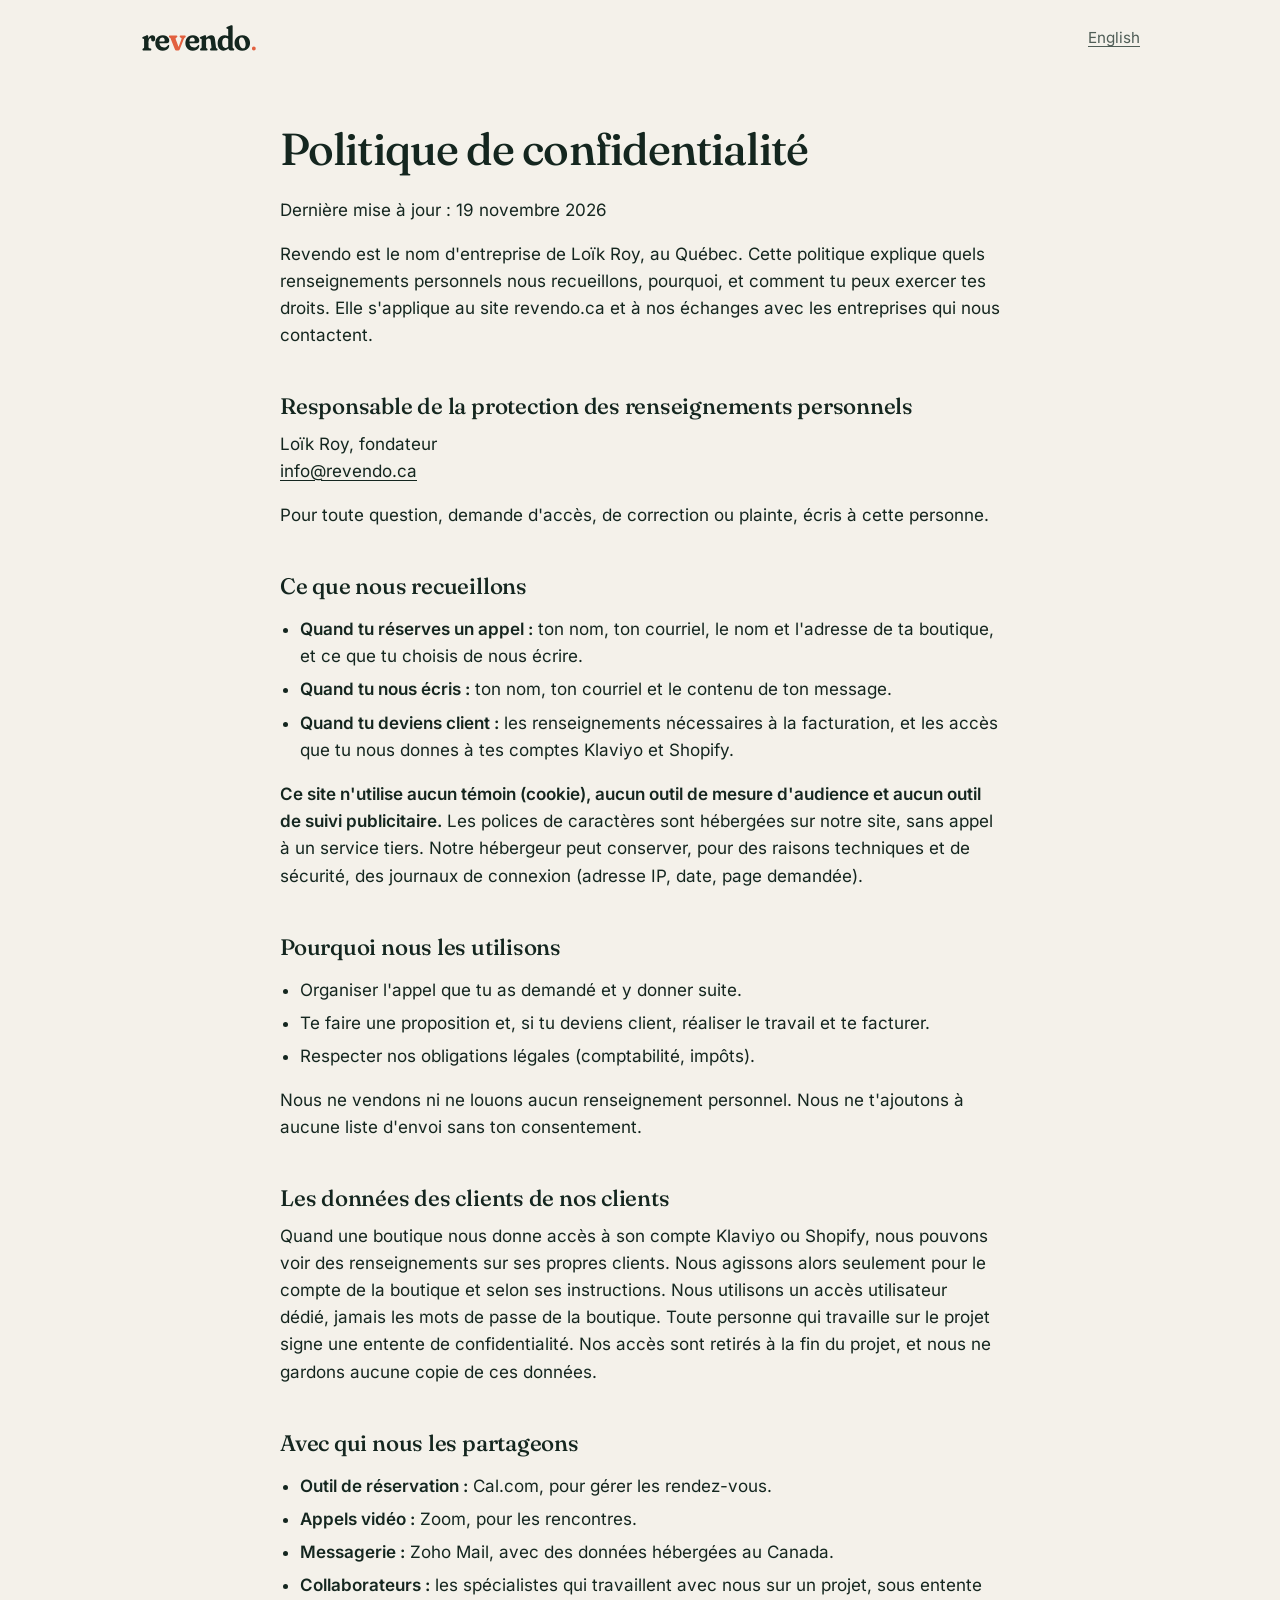
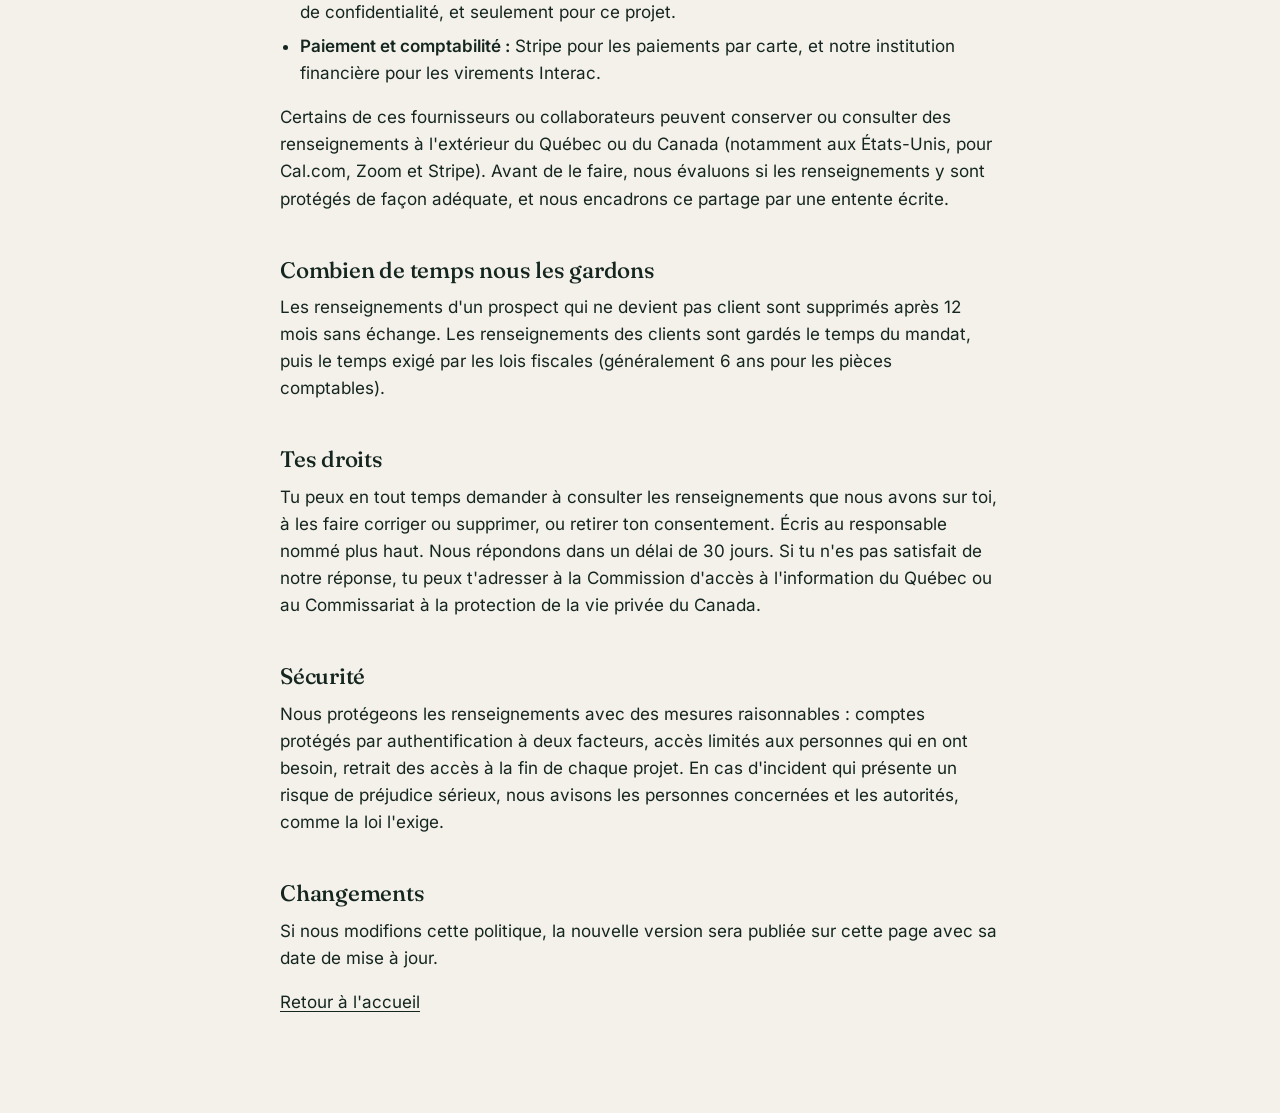
==== confidentialite/index.html @ 7e83b58b "Section Qui : retirer la case photo vide en attendant une photo Co-Authored-By: Claude Opus 5.5 <nor" ====
<!doctype html>
<html lang="fr-CA">
<head>
  <meta charset="utf-8">
  <meta name="viewport" content="width=device-width, initial-scale=1">
  <title>Politique de confidentialité | Revendo</title>
  <link rel="canonical" href="https://revendo.ca/confidentialite/">
  <link rel="alternate" hreflang="fr-CA" href="https://revendo.ca/confidentialite/">
  <link rel="alternate" hreflang="en-CA" href="https://revendo.ca/en/privacy/">
  <link rel="icon" href="/assets/img/favicon.ico" sizes="any">
  <link rel="icon" href="/assets/img/favicon.svg" type="image/svg+xml">
  <link rel="stylesheet" href="/assets/style.css?v=3">
</head>
<body>
<header class="entete">
  <div class="conteneur">
    <a class="logo" href="/"><img src="/assets/img/revendo-logo-vert.svg" alt="Revendo" width="118" height="30"></a>
    <a class="langue" href="/en/privacy/" hreflang="en-CA" lang="en">English</a>
  </div>
</header>
<main>
<section class="texte-legal">
<div class="conteneur">
  <h1>Politique de confidentialité</h1>
  <p>Dernière mise à jour : 19 novembre 2026</p>

  <p>Revendo est le nom d'entreprise de Loïk Roy, au Québec. Cette politique explique quels renseignements personnels nous recueillons, pourquoi, et comment tu peux exercer tes droits. Elle s'applique au site revendo.ca et à nos échanges avec les entreprises qui nous contactent.</p>

  <h2>Responsable de la protection des renseignements personnels</h2>
  <p>Loïk Roy, fondateur<br><a href="mailto:info@revendo.ca">info@revendo.ca</a></p>
  <p>Pour toute question, demande d'accès, de correction ou plainte, écris à cette personne.</p>

  <h2>Ce que nous recueillons</h2>
  <ul>
    <li><strong>Quand tu réserves un appel :</strong> ton nom, ton courriel, le nom et l'adresse de ta boutique, et ce que tu choisis de nous écrire.</li>
    <li><strong>Quand tu nous écris :</strong> ton nom, ton courriel et le contenu de ton message.</li>
    <li><strong>Quand tu deviens client :</strong> les renseignements nécessaires à la facturation, et les accès que tu nous donnes à tes comptes Klaviyo et Shopify.</li>
  </ul>
  <p><strong>Ce site n'utilise aucun témoin (cookie), aucun outil de mesure d'audience et aucun outil de suivi publicitaire.</strong> Les polices de caractères sont hébergées sur notre site, sans appel à un service tiers. Notre hébergeur peut conserver, pour des raisons techniques et de sécurité, des journaux de connexion (adresse IP, date, page demandée).</p>

  <h2>Pourquoi nous les utilisons</h2>
  <ul>
    <li>Organiser l'appel que tu as demandé et y donner suite.</li>
    <li>Te faire une proposition et, si tu deviens client, réaliser le travail et te facturer.</li>
    <li>Respecter nos obligations légales (comptabilité, impôts).</li>
  </ul>
  <p>Nous ne vendons ni ne louons aucun renseignement personnel. Nous ne t'ajoutons à aucune liste d'envoi sans ton consentement.</p>

  <h2>Les données des clients de nos clients</h2>
  <p>Quand une boutique nous donne accès à son compte Klaviyo ou Shopify, nous pouvons voir des renseignements sur ses propres clients. Nous agissons alors seulement pour le compte de la boutique et selon ses instructions. Nous utilisons un accès utilisateur dédié, jamais les mots de passe de la boutique. Toute personne qui travaille sur le projet signe une entente de confidentialité. Nos accès sont retirés à la fin du projet, et nous ne gardons aucune copie de ces données.</p>

  <h2>Avec qui nous les partageons</h2>
  <ul>
    <li><strong>Outil de réservation :</strong> Cal.com, pour gérer les rendez-vous.</li>
    <li><strong>Appels vidéo :</strong> Zoom, pour les rencontres.</li>
    <li><strong>Messagerie :</strong> Zoho Mail, avec des données hébergées au Canada.</li>
    <li><strong>Collaborateurs :</strong> les spécialistes qui travaillent avec nous sur un projet, sous entente de confidentialité, et seulement pour ce projet.</li>
    <li><strong>Paiement et comptabilité :</strong> Stripe pour les paiements par carte, et notre institution financière pour les virements Interac.</li>
  </ul>
  <p>Certains de ces fournisseurs ou collaborateurs peuvent conserver ou consulter des renseignements à l'extérieur du Québec ou du Canada (notamment aux États-Unis, pour Cal.com, Zoom et Stripe). Avant de le faire, nous évaluons si les renseignements y sont protégés de façon adéquate, et nous encadrons ce partage par une entente écrite.</p>

  <h2>Combien de temps nous les gardons</h2>
  <p>Les renseignements d'un prospect qui ne devient pas client sont supprimés après 12 mois sans échange. Les renseignements des clients sont gardés le temps du mandat, puis le temps exigé par les lois fiscales (généralement 6 ans pour les pièces comptables).</p>

  <h2>Tes droits</h2>
  <p>Tu peux en tout temps demander à consulter les renseignements que nous avons sur toi, à les faire corriger ou supprimer, ou retirer ton consentement. Écris au responsable nommé plus haut. Nous répondons dans un délai de 30 jours. Si tu n'es pas satisfait de notre réponse, tu peux t'adresser à la Commission d'accès à l'information du Québec ou au Commissariat à la protection de la vie privée du Canada.</p>

  <h2>Sécurité</h2>
  <p>Nous protégeons les renseignements avec des mesures raisonnables : comptes protégés par authentification à deux facteurs, accès limités aux personnes qui en ont besoin, retrait des accès à la fin de chaque projet. En cas d'incident qui présente un risque de préjudice sérieux, nous avisons les personnes concernées et les autorités, comme la loi l'exige.</p>

  <h2>Changements</h2>
  <p>Si nous modifions cette politique, la nouvelle version sera publiée sur cette page avec sa date de mise à jour.</p>

  <p><a href="/">Retour à l'accueil</a></p>
</div>
</section>
</main>
</body>
</html>
---- assets/style.css ----
/* Revendo : une seule feuille de style pour toutes les pages.
   Palette tirée du logo : crème, vert forêt, terracotta (bouton seulement). */

@font-face {
  font-family: "Fraunces";
  src: url("/assets/fonts/fraunces.woff2") format("woff2");
  font-weight: 100 900;
  font-display: swap;
}
@font-face {
  font-family: "Inter";
  src: url("/assets/fonts/inter.woff2") format("woff2");
  font-weight: 100 900;
  font-display: swap;
}

:root {
  --vert: #14261F;
  --creme: #F4F1EA;
  --papier: #FBF9F4;
  --terra: #E2603F;
  --terra-fonce: #C24E30;
  --doux: #4F5D56;
  --ligne: #D9D2C3;
  --max: 1040px;
  --titre: "Fraunces", Georgia, "Times New Roman", serif;
  --corps: "Inter", system-ui, -apple-system, "Segoe UI", sans-serif;
}

*, *::before, *::after { box-sizing: border-box; }
html { -webkit-text-size-adjust: 100%; scroll-behavior: smooth; }
body {
  margin: 0; background: var(--creme); color: var(--vert);
  font-family: var(--corps); font-size: 17px; line-height: 1.6;
}
img { max-width: 100%; display: block; }
a { color: inherit; text-underline-offset: 3px; }
h1, h2, h3 { font-family: var(--titre); font-weight: 500; line-height: 1.12; margin: 0 0 .5em; font-optical-sizing: auto; }
h1 { font-size: clamp(2.5rem, 6vw, 4.4rem); letter-spacing: -0.02em; }
h2 { font-size: clamp(1.8rem, 3.6vw, 2.6rem); letter-spacing: -0.01em; }
h3 { font-size: 1.2rem; font-weight: 600; }
p { margin: 0 0 1em; }
strong { font-weight: 600; }

.conteneur { max-width: var(--max); margin: 0 auto; padding: 0 20px; }
section { padding: 88px 0; border-top: 1px solid var(--ligne); }
.mene { max-width: 600px; color: var(--doux); font-size: 1.1rem; }
.etiquette { font-size: .85rem; font-weight: 600; letter-spacing: .06em; text-transform: uppercase; color: var(--doux); margin-bottom: 14px; }

/* Brouillon et passages à remplacer (à retirer au lancement) */
.brouillon { background: #FFE9A8; color: #3B2F00; text-align: center; font-size: .88rem; padding: 7px 16px; }
.todo { background: #FFF1B8; color: #3B2F00; box-shadow: 0 0 0 2px #FFF1B8; }

/* Le bouton : une seule action sur tout le site */
.bouton {
  display: inline-block; background: var(--terra); color: #fff; text-decoration: none;
  font-weight: 600; padding: 15px 26px; border-radius: 4px; font-size: 1rem; line-height: 1.2;
}
.bouton:hover { background: var(--terra-fonce); }
a:focus-visible, summary:focus-visible { outline: 3px solid var(--vert); outline-offset: 3px; }
.sous-bouton { display: block; margin-top: 12px; font-size: .9rem; color: var(--doux); }

/* En-tête */
.entete .conteneur { display: flex; align-items: center; gap: 28px; height: 76px; }
.logo { margin-right: auto; }
.logo img { height: 30px; width: auto; }
.entete a:not(.logo) { font-size: .95rem; color: var(--doux); }
.entete .lien-appel { color: var(--vert); font-weight: 600; }

/* Héros */
.heros { padding: 64px 0 80px; border-top: 0; }
.heros h1 { max-width: 880px; }
.heros h1 em { font-style: normal; color: var(--terra); }
.heros .mene { font-size: 1.2rem; max-width: 640px; margin: 26px 0 32px; }
.faits { margin: 26px 0 0; padding: 0; list-style: none; color: var(--doux); font-size: .95rem; }
.faits li { display: inline; }
.faits li + li::before { content: "  /  "; white-space: pre; color: var(--ligne); }

/* Exemples de courriels */
.exemples { display: grid; grid-template-columns: repeat(3, 1fr); gap: 28px; margin-top: 40px; }
.exemple .quand { font-size: .88rem; color: var(--doux); margin-bottom: 10px; }
.exemple .quand strong { color: var(--vert); }
.courriel { background: #fff; border: 1px solid var(--ligne); font-size: .92rem; line-height: 1.55; }
.courriel-tete { padding: 12px 16px; border-bottom: 1px solid var(--ligne); font-size: .82rem; color: var(--doux); }
.courriel-tete b { display: block; color: var(--vert); font-weight: 600; }
.courriel-corps { padding: 20px 16px 22px; }
.courriel-corps .marque { font-family: var(--titre); font-size: 1.1rem; font-weight: 600; letter-spacing: .02em; margin-bottom: 14px; }
.courriel-corps p { margin-bottom: .8em; }
.courriel-corps .faux-bouton { display: inline-block; margin-top: 4px; background: var(--vert); color: var(--creme); padding: 8px 14px; font-weight: 600; font-size: .85rem; }
.note { margin-top: 28px; font-size: .92rem; color: var(--doux); max-width: 720px; }

/* Avant / après */
.deux-col { display: grid; grid-template-columns: 1fr 1fr; gap: 56px; margin-top: 40px; }
.deux-col h3 { padding-bottom: 12px; border-bottom: 1px solid var(--vert); }
.deux-col .apres h3 { border-bottom: 2px solid var(--terra); }
.deux-col ol { margin: 0; padding-left: 1.2em; }
.deux-col li { margin-bottom: 12px; }
.avant { color: var(--doux); }
.phrase { margin: 52px 0 0; font-family: var(--titre); font-size: clamp(1.5rem, 3vw, 2.1rem); line-height: 1.2; }

/* Pourquoi nous */
.liste-2 { display: grid; grid-template-columns: 1fr 1fr; gap: 36px 64px; margin-top: 40px; }
.liste-2 > div { border-top: 1px solid var(--ligne); padding-top: 18px; }
.liste-2 h3 { margin-bottom: 6px; }
.liste-2 p { color: var(--doux); margin: 0; }

/* Étapes */
.etapes { list-style: none; margin: 40px 0 0; padding: 0; display: grid; grid-template-columns: repeat(4, 1fr); gap: 36px; counter-reset: e; }
.etapes li { counter-increment: e; border-top: 1px solid var(--vert); padding-top: 16px; }
.etapes li::before { content: counter(e); display: block; font-family: var(--titre); font-size: 2rem; line-height: 1; color: var(--terra); margin-bottom: 14px; }
.etapes p { color: var(--doux); margin: 0; font-size: .97rem; }

/* Forfaits */
.forfaits { display: grid; grid-template-columns: repeat(3, 1fr); margin-top: 40px; border-top: 1px solid var(--vert); }
.forfait { padding: 28px 28px 32px; display: flex; flex-direction: column; }
.forfait + .forfait { border-left: 1px solid var(--ligne); }
.forfait.reco { background: var(--papier); }
.forfait .reco-mot { font-size: .85rem; font-weight: 600; color: var(--terra-fonce); min-height: 1.4em; margin-bottom: 8px; }
.forfait h3 { font-size: 1.4rem; font-weight: 500; margin-bottom: 0; }
.prix { font-family: var(--titre); font-size: 2.6rem; line-height: 1.1; margin: 6px 0 10px; }
.prix small { font-family: var(--corps); font-size: .9rem; color: var(--doux); }
.resultat { font-weight: 600; margin-bottom: 18px; }
.forfait ul { margin: 0 0 26px; padding: 0; list-style: none; flex: 1; font-size: .95rem; }
.forfait li { padding: 7px 0; border-top: 1px solid var(--ligne); }
.forfait .bouton { text-align: center; }
.forfait:not(.reco) .bouton { background: transparent; color: var(--vert); box-shadow: inset 0 0 0 1px var(--vert); }
.forfait:not(.reco) .bouton:hover { background: var(--vert); color: var(--creme); }
.fondateurs { margin-top: 32px; padding: 18px 0; border-top: 1px solid var(--ligne); border-bottom: 1px solid var(--ligne); }
.fondateurs p { margin: 0; }
.petit { font-size: .9rem; color: var(--doux); margin-top: 20px; max-width: 760px; }

/* Qui est derrière */
.qui .conteneur:has(.photo) { display: grid; grid-template-columns: 220px 1fr; gap: 56px; align-items: start; }
.photo { width: 100%; object-fit: cover; aspect-ratio: 4 / 5; background: #E6E0D2; display: grid; place-items: center; text-align: center; font-size: .85rem; color: var(--doux); padding: 12px; }
img.photo { padding: 0; display: block; }
.qui p { max-width: 600px; }
.signature { font-family: var(--titre); font-size: 1.15rem; margin-top: 8px; }

/* FAQ */
.faq { max-width: 760px; margin-top: 32px; }
.faq details { border-bottom: 1px solid var(--ligne); }
.faq details:first-child { border-top: 1px solid var(--ligne); }
.faq summary { cursor: pointer; padding: 18px 36px 18px 0; position: relative; font-weight: 600; list-style: none; }
.faq summary::-webkit-details-marker { display: none; }
.faq summary::after { content: "+"; position: absolute; right: 4px; top: 15px; font-size: 1.4rem; line-height: 1.2; color: var(--doux); }
.faq details[open] summary::after { content: "\2013"; }
.faq details p { color: var(--doux); max-width: 680px; }

/* Appel final */
.final { background: var(--vert); color: var(--creme); border: 0; }
.final h2 { max-width: 720px; }
.final .mene, .final .sous-bouton { color: #BFCBC4; }

/* Pied de page */
.pied { padding: 44px 0 52px; font-size: .88rem; color: var(--doux); }
.pied .conteneur { display: grid; grid-template-columns: 1fr 1fr; gap: 24px; }
.pied p { margin: 0 0 6px; }
.pied img { height: 22px; width: auto; margin-bottom: 14px; }

/* Pages de texte (politique de confidentialité) */
.texte-legal { padding: 48px 0 80px; border: 0; }
.texte-legal .conteneur { max-width: 760px; }
.texte-legal h1 { font-size: clamp(2rem, 4vw, 2.8rem); }
.texte-legal h2 { font-size: 1.4rem; margin-top: 2em; }
.texte-legal ul { padding-left: 1.2em; }
.texte-legal li { margin-bottom: 6px; }

@media (max-width: 900px) {
  .exemples { grid-template-columns: 1fr; max-width: 460px; }
  .deux-col, .liste-2, .qui .conteneur, .pied .conteneur { grid-template-columns: 1fr; }
  .deux-col { gap: 36px; }
  .forfaits { grid-template-columns: 1fr; }
  .forfait + .forfait { border-left: 0; border-top: 1px solid var(--vert); }
  .forfait.reco { order: -1; }
  .etapes { grid-template-columns: 1fr 1fr; }
  .qui .photo { max-width: 200px; }
}
@media (max-width: 560px) {
  body { font-size: 16px; }
  section { padding: 64px 0; }
  .heros { padding: 36px 0 60px; }
  .entete .conteneur { gap: 18px; }
  .entete .lien-appel { display: none; }
  .etapes { grid-template-columns: 1fr; gap: 24px; }
  .forfait { padding: 24px 0 28px; }
  .forfait.reco { padding: 24px 16px 28px; margin: 0 -16px; }
  .bouton { display: block; text-align: center; }
}

/* Pour qui */
.categories { font-family: var(--titre); font-size: clamp(1.1rem, 2vw, 1.35rem); margin: 6px 0 0; max-width: 820px; }
.categories span { color: var(--terra); padding: 0 .3em; }
.pour-qui { display: grid; grid-template-columns: 1fr 1fr; gap: 56px; margin-top: 44px; }
.pour-qui h3 { padding-bottom: 12px; border-bottom: 1px solid var(--vert); }
.paroles, .coches { list-style: none; margin: 0 0 28px; padding: 0; }
.paroles li { font-family: var(--titre); font-size: 1.2rem; line-height: 1.35; padding: 12px 0; border-bottom: 1px solid var(--ligne); }
.coches li { padding: 10px 0 10px 1.4em; border-bottom: 1px solid var(--ligne); position: relative; }
.coches li::before { content: ""; position: absolute; left: 0; top: 1.05em; width: .6em; height: 2px; background: var(--terra); }
.pas-pour { font-size: 1rem; border-bottom-color: var(--ligne) !important; color: var(--doux); }
.pour-qui p { color: var(--doux); }
@media (max-width: 900px) { .pour-qui { grid-template-columns: 1fr; gap: 28px; } }
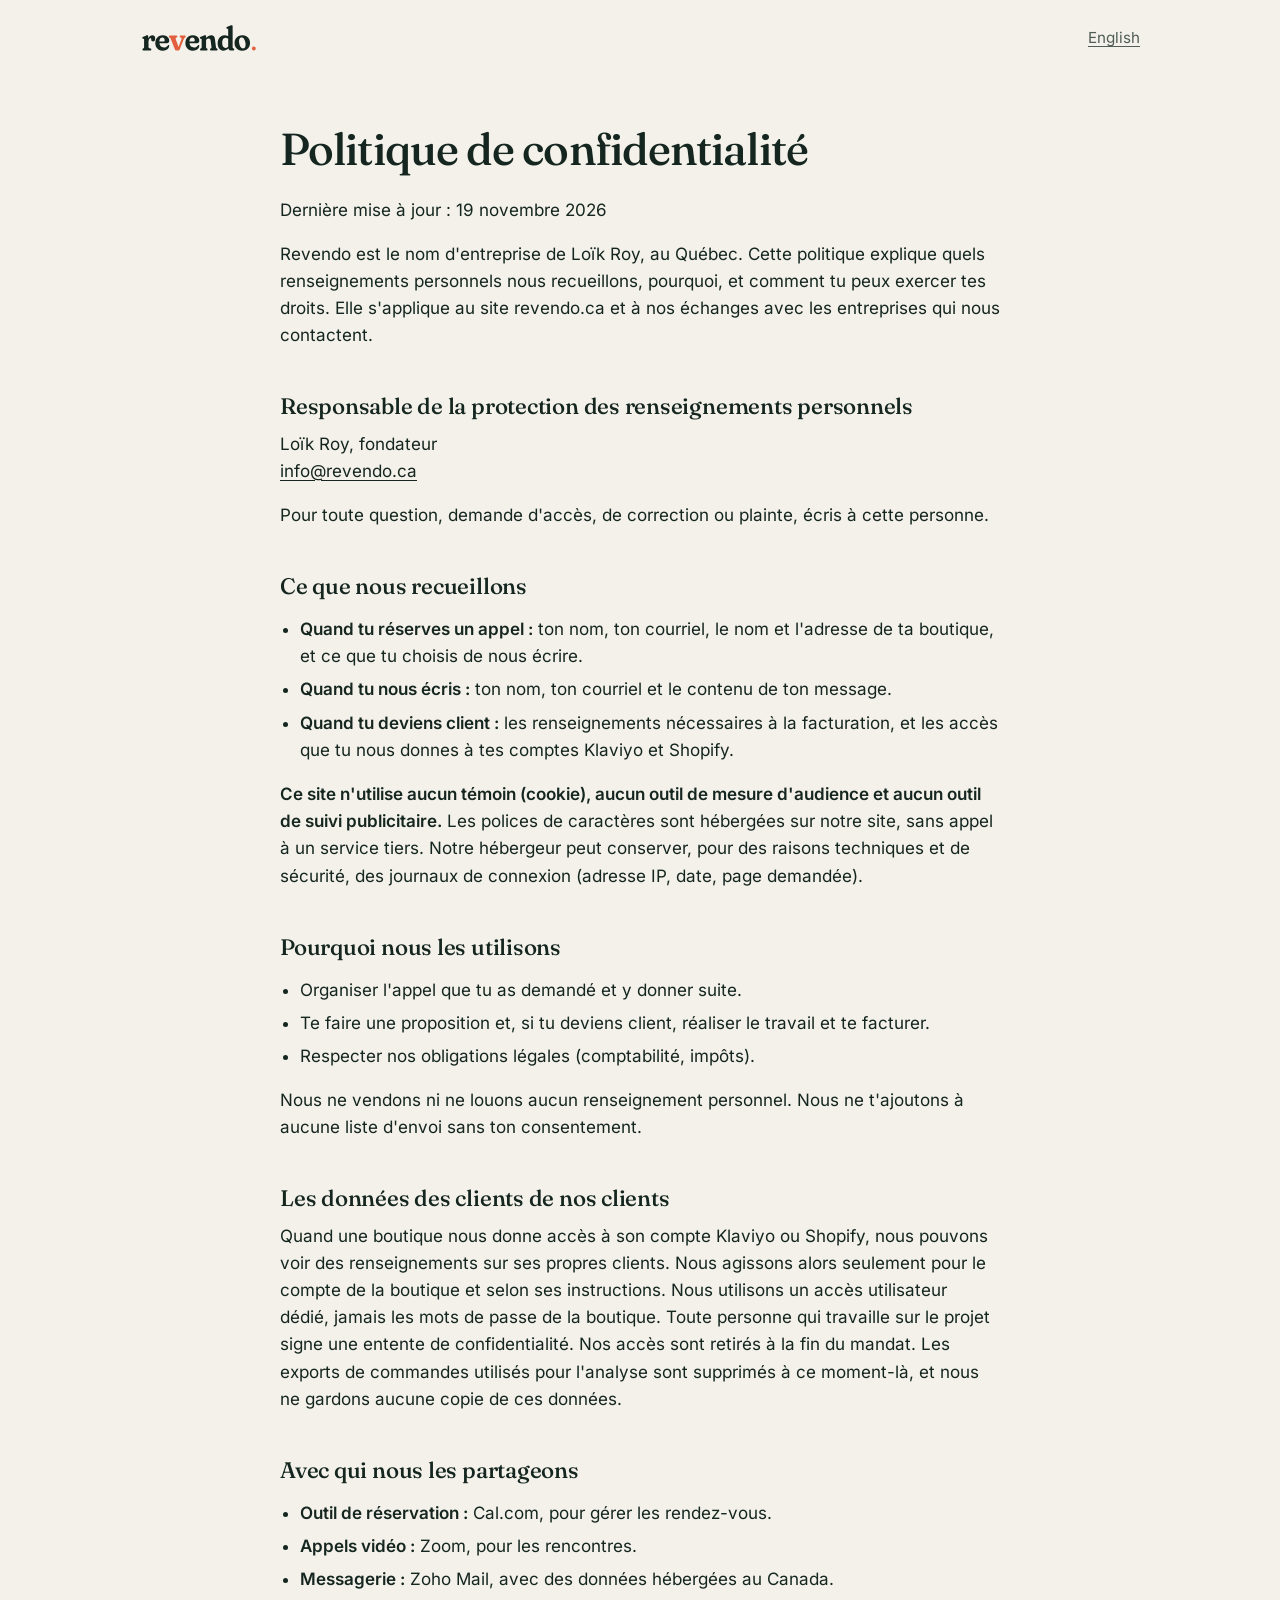
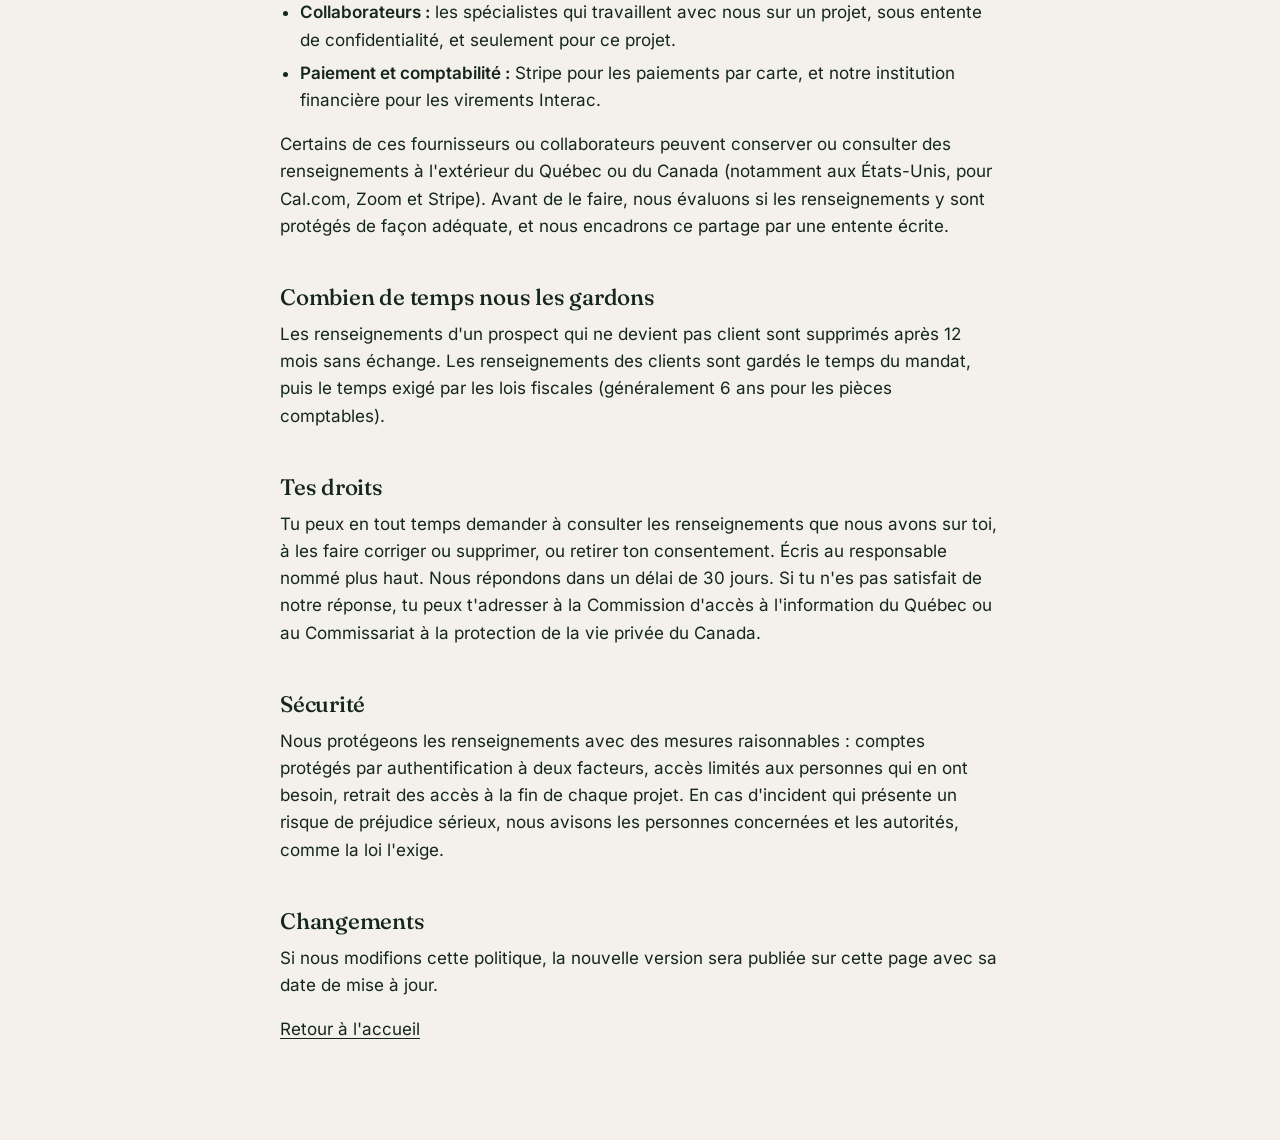
==== commit 9a92bf16: "Site : analyse gratuite, installation à 790 $, appel de résultats à 30 jours Analyse gratuite = parc" ====
--- a/confidentialite/index.html
+++ b/confidentialite/index.html
@@ -47,7 +47,7 @@
   <p>Nous ne vendons ni ne louons aucun renseignement personnel. Nous ne t'ajoutons à aucune liste d'envoi sans ton consentement.</p>
 
   <h2>Les données des clients de nos clients</h2>
-  <p>Quand une boutique nous donne accès à son compte Klaviyo ou Shopify, nous pouvons voir des renseignements sur ses propres clients. Nous agissons alors seulement pour le compte de la boutique et selon ses instructions. Nous utilisons un accès utilisateur dédié, jamais les mots de passe de la boutique. Toute personne qui travaille sur le projet signe une entente de confidentialité. Nos accès sont retirés à la fin du projet, et nous ne gardons aucune copie de ces données.</p>
+  <p>Quand une boutique nous donne accès à son compte Klaviyo ou Shopify, nous pouvons voir des renseignements sur ses propres clients. Nous agissons alors seulement pour le compte de la boutique et selon ses instructions. Nous utilisons un accès utilisateur dédié, jamais les mots de passe de la boutique. Toute personne qui travaille sur le projet signe une entente de confidentialité. Nos accès sont retirés à la fin du mandat. Les exports de commandes utilisés pour l'analyse sont supprimés à ce moment-là, et nous ne gardons aucune copie de ces données.</p>
 
   <h2>Avec qui nous les partageons</h2>
   <ul>
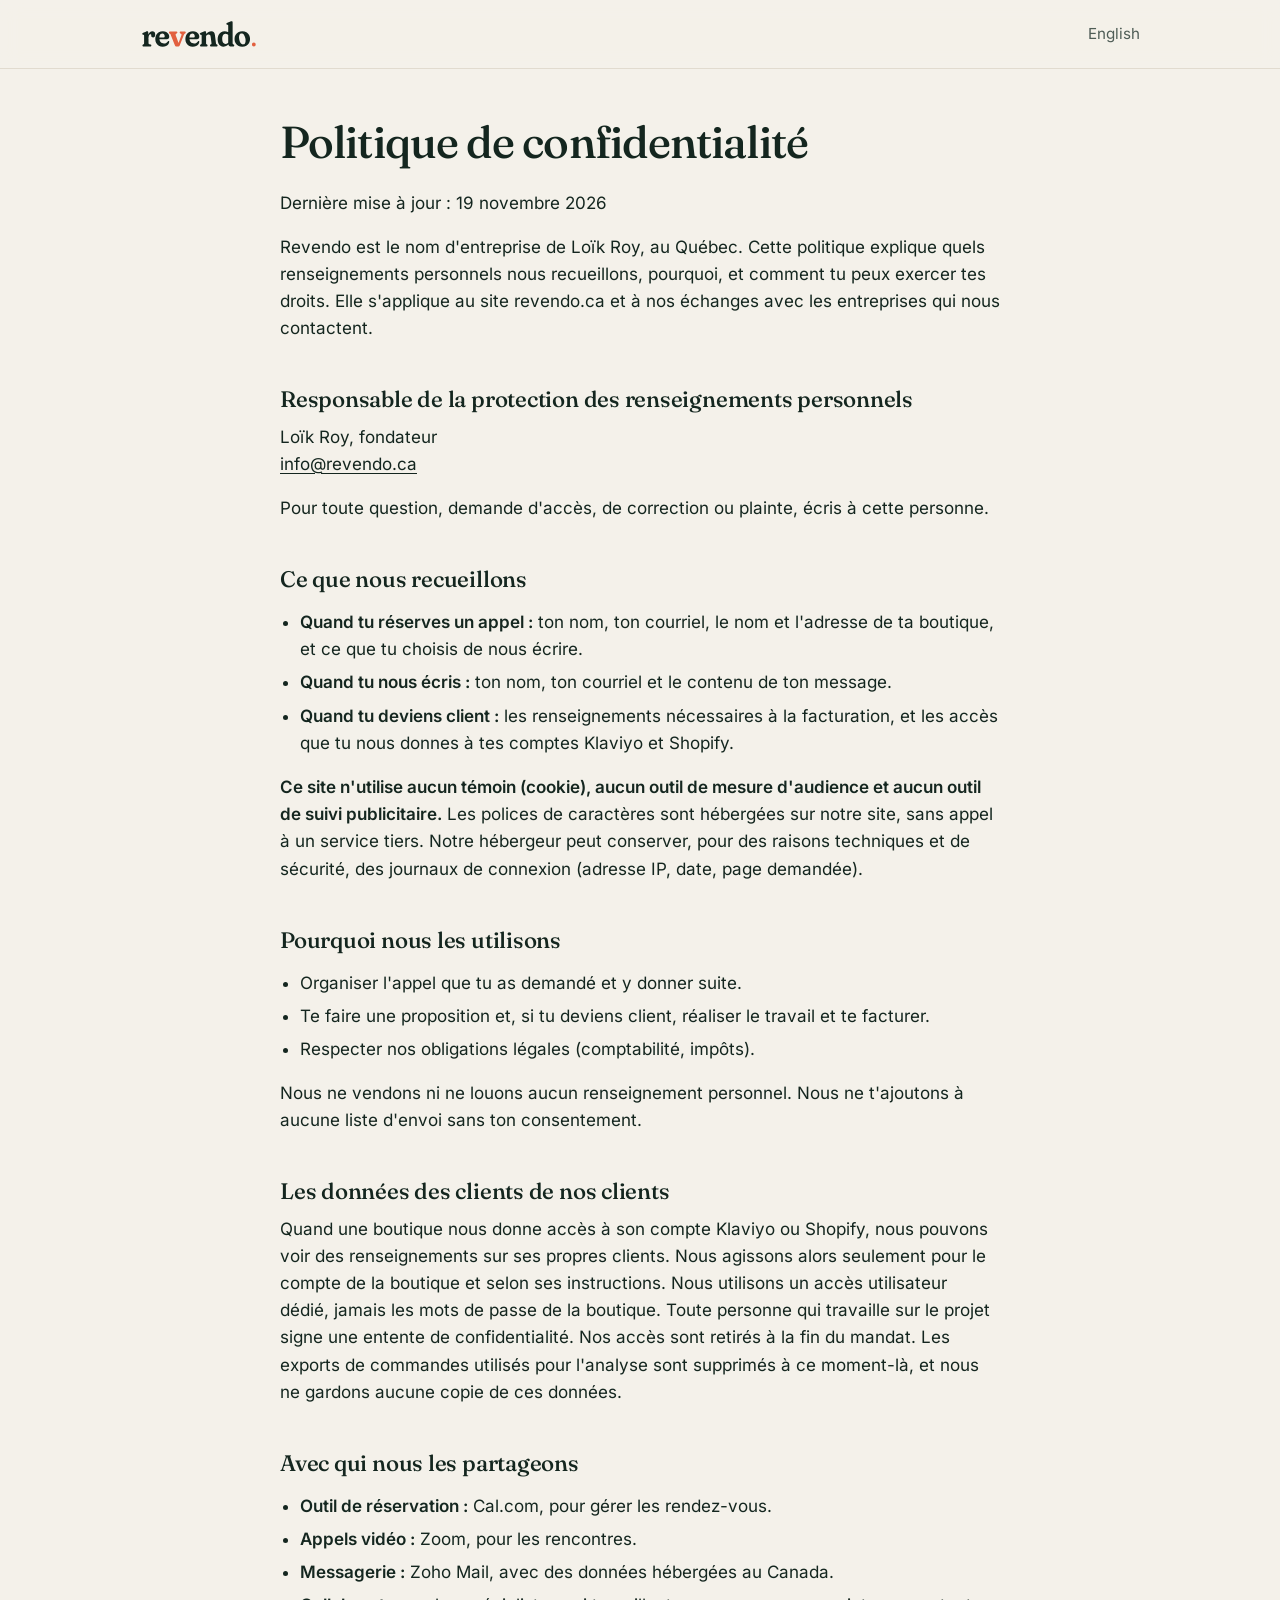
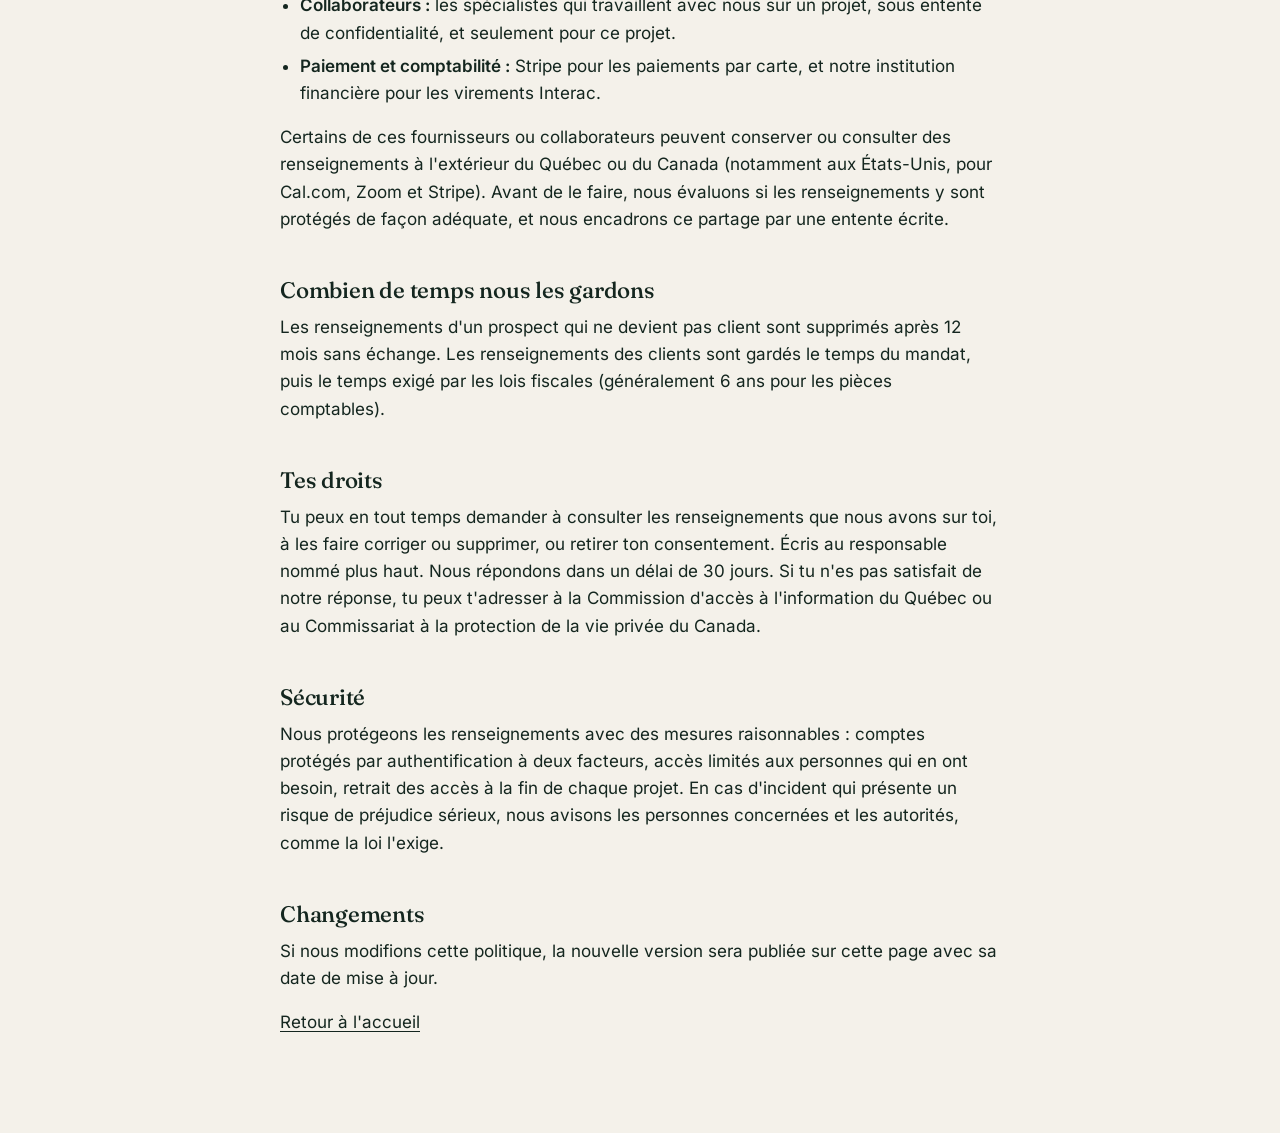
==== commit 28e8f40d: "Design modernisé (cartes, héros avec parcours client, sections rythmées) et forfaits sans engagement" ====
--- a/confidentialite/index.html
+++ b/confidentialite/index.html
@@ -9,7 +9,7 @@
   <link rel="alternate" hreflang="en-CA" href="https://revendo.ca/en/privacy/">
   <link rel="icon" href="/assets/img/favicon.ico" sizes="any">
   <link rel="icon" href="/assets/img/favicon.svg" type="image/svg+xml">
-  <link rel="stylesheet" href="/assets/style.css?v=3">
+  <link rel="stylesheet" href="/assets/style.css?v=7">
 </head>
 <body>
 <header class="entete">
--- a/assets/style.css
+++ b/assets/style.css
@@ -199,3 +199,202 @@
 .pas-pour { font-size: 1rem; border-bottom-color: var(--ligne) !important; color: var(--doux); }
 .pour-qui p { color: var(--doux); }
 @media (max-width: 900px) { .pour-qui { grid-template-columns: 1fr; gap: 28px; } }
+
+/* Notre méthode : trois piliers */
+.piliers { display: grid; grid-template-columns: repeat(3, 1fr); gap: 36px; margin-top: 40px; }
+.pilier { border-top: 2px solid var(--vert); padding-top: 18px; }
+.pilier .num { font-family: var(--titre); font-size: 2rem; line-height: 1; color: var(--terra); margin-bottom: 12px; }
+.pilier p { color: var(--doux); }
+.pilier .outils-titre { font-size: .8rem; font-weight: 600; letter-spacing: .06em; text-transform: uppercase; color: var(--doux); margin: 18px 0 6px; }
+.pilier ul { list-style: none; margin: 0; padding: 0; font-size: .95rem; }
+.pilier li { padding: 6px 0; border-top: 1px solid var(--ligne); }
+.exemple-titre { margin-top: 64px; }
+@media (max-width: 900px) { .piliers { grid-template-columns: 1fr; gap: 28px; } }
+
+/* Offres : Phase 1 Build, Phase 2 Manage, options et périmètre */
+h4 { font-family: var(--titre); font-size: 1.1rem; font-weight: 600; line-height: 1.2; margin: 0 0 6px; }
+.phase { display: grid; grid-template-columns: 1fr 1fr; gap: 40px 56px; margin-top: 40px; padding: 28px 28px 30px; background: var(--papier); border-top: 1px solid var(--vert); }
+.phase-tete p:last-child { color: var(--doux); margin: 0; }
+.phase-num { font-size: .85rem; font-weight: 600; letter-spacing: .06em; text-transform: uppercase; color: var(--terra-fonce); margin: 0 0 8px; }
+.phase .prix small { white-space: normal; }
+.phase-liste { list-style: none; margin: 0; padding: 0; font-size: .95rem; columns: 1; }
+.phase-liste li { padding: 7px 0; border-top: 1px solid var(--ligne); }
+.phase-2 { margin-top: 64px; }
+.phase-titre { font-size: clamp(1.4rem, 2.6vw, 1.8rem); font-weight: 500; margin: 0 0 0; }
+.phase-2 + .phase-titre { margin-top: 0; }
+.options + .fondateurs, .forfaits + .phase-titre { margin-top: 56px; }
+.options { display: grid; grid-template-columns: 1fr 1fr; gap: 0; margin-top: 24px; border-top: 1px solid var(--vert); }
+.option { padding: 22px 28px 6px 0; }
+.option + .option { border-left: 1px solid var(--ligne); padding-left: 28px; }
+.option p { color: var(--doux); font-size: .95rem; margin: 0; }
+.prix-option { font-family: var(--titre); font-size: 1.6rem; line-height: 1.1; margin: 4px 0 10px; }
+.prix-option small { font-family: var(--corps); font-size: .85rem; color: var(--doux); }
+.fondateurs + .phase-titre { margin-top: 56px; }
+.perimetre { margin-top: 24px; }
+.perimetre p { font-size: .95rem; }
+@media (max-width: 900px) {
+  .phase, .options { grid-template-columns: 1fr; }
+  .phase { gap: 20px; }
+  .option + .option { border-left: 0; border-top: 1px solid var(--ligne); padding-left: 0; }
+}
+@media (max-width: 560px) {
+  .phase { padding: 24px 16px 26px; margin-left: -16px; margin-right: -16px; }
+}
+
+/* ============================================================
+   Modernisation v7 : rythme des sections, cartes, héros en deux
+   colonnes. Même palette, mêmes polices, mêmes textes.
+   ============================================================ */
+:root {
+  --blanc: #FFFDF9;
+  --rayon: 14px;
+  --ombre: 0 1px 2px rgba(20,38,31,.05), 0 14px 34px -18px rgba(20,38,31,.28);
+  --vert-doux: #BFCBC4;
+  --terra-pale: #F9E3DA;
+}
+section { border-top: 0; padding: 104px 0; }
+h2 { max-width: 820px; text-wrap: balance; }
+h1 { text-wrap: balance; }
+.etiquette { display: inline-flex; align-items: center; gap: 10px; color: var(--terra-fonce); font-size: .78rem; letter-spacing: .1em; }
+.etiquette::before { content: ""; width: 22px; height: 2px; background: currentColor; }
+
+/* Bouton */
+.bouton { border-radius: 8px; padding: 15px 24px; transition: background .15s, transform .15s, box-shadow .15s; box-shadow: 0 6px 16px -8px rgba(194,78,48,.7); }
+.bouton::after { content: "→"; margin-left: 10px; display: inline-block; transition: transform .15s; }
+.bouton:hover { transform: translateY(-1px); }
+.bouton:hover::after { transform: translateX(3px); }
+
+/* En-tête collant */
+.entete { position: sticky; top: 0; z-index: 10; background: rgba(244,241,234,.92); backdrop-filter: saturate(1.4) blur(10px); -webkit-backdrop-filter: saturate(1.4) blur(10px); border-bottom: 1px solid rgba(217,210,195,.7); }
+.entete .conteneur { height: 68px; }
+.entete .lien-appel { padding: 8px 14px; border-radius: 8px; box-shadow: inset 0 0 0 1px var(--vert); text-decoration: none; font-size: .9rem; transition: background .15s, color .15s; }
+.entete .lien-appel:hover { background: var(--vert); color: var(--creme); }
+.entete .langue { text-decoration: none; }
+.entete .langue:hover { text-decoration: underline; }
+html { scroll-padding-top: 80px; }
+
+/* Héros en deux colonnes */
+.heros { padding: 72px 0 96px; }
+.heros .conteneur { display: grid; grid-template-columns: minmax(0, 1.15fr) minmax(0, .85fr); gap: 56px; align-items: center; }
+.heros h1 { font-size: clamp(2.4rem, 4.6vw, 3.7rem); line-height: 1.05; }
+.heros .mene { font-size: 1.12rem; margin: 22px 0 30px; }
+.faits { display: flex; flex-wrap: wrap; gap: 8px 18px; margin-top: 24px; }
+.faits li { display: inline-flex; align-items: center; gap: 7px; font-size: .9rem; }
+.faits li::before, .faits li + li::before { content: ""; width: 14px; height: 14px; border-radius: 50%; background: var(--vert) url("data:image/svg+xml,%3Csvg xmlns='http://www.w3.org/2000/svg' viewBox='0 0 14 14'%3E%3Cpath d='M4 7.2l2 2 4-4.4' fill='none' stroke='%23F4F1EA' stroke-width='1.6' stroke-linecap='round' stroke-linejoin='round'/%3E%3C/svg%3E") center / 14px no-repeat; flex: none; }
+
+.heros-visuel { position: relative; }
+.heros-visuel::before { content: ""; position: absolute; inset: 22px -14px 30px 22px; border-radius: 20px; background: var(--terra-pale); z-index: 0; }
+.carte-parcours { position: relative; z-index: 1; background: var(--blanc); border: 1px solid var(--ligne); border-radius: 16px; box-shadow: var(--ombre); overflow: hidden; font-size: .9rem; }
+.cp-tete { display: flex; align-items: center; gap: 10px; padding: 14px 18px; border-bottom: 1px solid var(--ligne); font-weight: 600; }
+.cp-point { width: 8px; height: 8px; border-radius: 50%; background: #3E9A6B; box-shadow: 0 0 0 4px rgba(62,154,107,.15); }
+.cp-marque { margin-left: auto; font-family: var(--titre); font-weight: 600; color: var(--doux); font-size: .95rem; }
+.cp-liste { list-style: none; margin: 0; padding: 8px 18px; position: relative; }
+.cp-liste::before { content: ""; position: absolute; left: 82px; top: 24px; bottom: 24px; width: 1px; background: var(--ligne); }
+.cp-liste li { display: grid; grid-template-columns: 52px 1fr auto; gap: 24px; align-items: center; padding: 10px 0; position: relative; }
+.cp-liste li::after { content: ""; position: absolute; left: 60px; top: 50%; width: 9px; height: 9px; margin-top: -4.5px; border-radius: 50%; background: var(--blanc); border: 2px solid var(--doux); }
+.cp-jour { white-space: nowrap; font-size: .78rem; font-weight: 600; color: var(--doux); font-variant-numeric: tabular-nums; }
+.cp-txt { line-height: 1.3; color: var(--doux); font-size: .82rem; }
+.cp-txt b { display: block; color: var(--vert); font-weight: 600; font-size: .9rem; }
+.cp-etat { font-size: .72rem; font-weight: 600; color: #2F7A54; background: #E3F0E8; padding: 3px 8px; border-radius: 999px; }
+.cp-cle { margin: 4px -10px; padding: 10px !important; border-radius: 10px; background: var(--terra-pale); }
+.cp-cle::after { left: 70px !important; border-color: var(--terra) !important; background: var(--terra) !important; }
+.cp-commande::after { border-color: var(--vert) !important; background: var(--vert) !important; }
+.cp-retour .cp-txt b { color: var(--vert); }
+.cp-retour .cp-txt { color: #2F7A54; font-weight: 600; }
+.cp-pied { display: flex; justify-content: space-between; padding: 12px 18px; border-top: 1px solid var(--ligne); font-size: .78rem; color: var(--doux); background: var(--papier); }
+.cp-note { position: relative; z-index: 1; margin: 18px 0 0; font-size: .78rem; color: var(--doux); text-align: right; }
+
+/* Rythme des sections */
+#exemples, #examples, #forfaits, #packages, #faq { background: var(--papier); }
+#pourquoi, #why { background: var(--vert); color: var(--creme); }
+#pourquoi .mene, #why .mene, #pourquoi .liste-2 p, #why .liste-2 p { color: var(--vert-doux); }
+#pourquoi .liste-2 > div, #why .liste-2 > div { border-top-color: rgba(244,241,234,.18); }
+#pourquoi h3, #why h3 { color: var(--creme); }
+
+/* Pour qui */
+.categories { display: flex; flex-wrap: wrap; gap: 8px; font-family: var(--corps); font-size: .92rem; margin-top: 18px; }
+.categories span { color: var(--vert); padding: 7px 14px; border: 1px solid var(--ligne); border-radius: 999px; background: var(--blanc); }
+.pour-qui { gap: 28px; align-items: start; }
+.pour-qui > div { background: var(--blanc); border: 1px solid var(--ligne); border-radius: var(--rayon); padding: 28px 30px 8px; }
+.pour-qui h3 { border-bottom: 0; padding-bottom: 4px; }
+.paroles li:last-child, .coches li:last-of-type { border-bottom: 0; }
+.pas-pour { margin-top: 8px; padding-top: 18px; border-top: 1px solid var(--ligne); }
+
+/* Méthode : piliers en cartes */
+.piliers { gap: 20px; }
+.pilier { background: var(--blanc); border: 1px solid var(--ligne); border-top: 1px solid var(--ligne); border-radius: var(--rayon); padding: 26px 26px 20px; }
+.pilier .num { width: 40px; height: 40px; border-radius: 10px; display: grid; place-items: center; font-size: 1.25rem; background: var(--terra-pale); color: var(--terra-fonce); margin-bottom: 18px; }
+.pilier li:last-child { padding-bottom: 0; }
+.exemple-titre { margin-top: 80px; }
+.courriel { border-radius: 12px; overflow: hidden; box-shadow: var(--ombre); }
+.courriel-corps .faux-bouton { border-radius: 6px; }
+
+/* Avant / après */
+.deux-col { gap: 20px; }
+.deux-col > div { border-radius: var(--rayon); padding: 28px 30px 22px; }
+.avant { border: 1px dashed #C9C0AE; }
+.apres { background: var(--blanc); border: 1px solid var(--ligne); box-shadow: var(--ombre); }
+.deux-col h3 { border-bottom: 0; padding-bottom: 6px; }
+.deux-col .apres h3 { border-bottom: 0; color: var(--terra-fonce); }
+.phrase { text-align: center; margin-top: 64px; }
+
+/* Étapes : ligne de temps */
+.etapes { gap: 20px; position: relative; }
+.etapes li { border-top: 0; padding-top: 0; position: relative; }
+.etapes li::before { width: 44px; height: 44px; border-radius: 50%; display: grid; place-items: center; font-size: 1.2rem; background: var(--vert); color: var(--creme); margin-bottom: 18px; position: relative; z-index: 1; }
+.etapes li:not(:last-child)::after { content: ""; position: absolute; left: 52px; right: -12px; top: 22px; height: 1px; background: var(--ligne); }
+.etapes li:nth-child(3)::before, .etapes li:nth-child(4)::before { background: var(--terra); }
+
+/* Offres en cartes */
+.phase { border-top: 0; border: 1px solid var(--ligne); border-radius: var(--rayon); background: var(--blanc); }
+.forfaits { border-top: 0; gap: 20px; align-items: stretch; }
+.forfait { background: var(--blanc); border: 1px solid var(--ligne); border-radius: var(--rayon); padding: 30px 28px 28px; }
+.forfait + .forfait { border-left: 1px solid var(--ligne); }
+.forfait.reco { background: var(--vert); color: var(--creme); border-color: var(--vert); box-shadow: 0 24px 48px -24px rgba(20,38,31,.6); transform: translateY(-10px); }
+.forfait.reco .reco-mot { display: inline-block; align-self: flex-start; background: var(--terra); color: #fff; padding: 4px 10px; border-radius: 999px; font-size: .75rem; letter-spacing: .02em; min-height: 0; }
+.forfait.reco .prix small, .forfait.reco li { color: var(--vert-doux); }
+.forfait.reco li strong { color: var(--creme); }
+.forfait.reco li { border-top-color: rgba(244,241,234,.15); }
+.forfait:not(.reco) .bouton { box-shadow: inset 0 0 0 1px var(--vert); }
+.options { border-top: 0; gap: 20px; }
+.option, .option + .option { background: var(--blanc); border: 1px solid var(--ligne); border-radius: var(--rayon); padding: 24px 26px; }
+.fondateurs { border: 0; border-radius: var(--rayon); background: var(--terra-pale); padding: 20px 24px; }
+.perimetre { gap: 20px; }
+.perimetre > div { background: var(--blanc); border: 1px solid var(--ligne); border-radius: var(--rayon); padding: 20px 22px; }
+
+/* Qui */
+.qui > .conteneur > div { background: var(--blanc); border: 1px solid var(--ligne); border-radius: 20px; padding: 40px 44px; max-width: 760px; }
+
+/* FAQ */
+.faq details, .faq details:first-child { border: 1px solid var(--ligne); border-radius: 12px; background: var(--blanc); margin-bottom: 10px; padding: 0 22px; }
+.faq summary { padding: 18px 36px 18px 0; }
+.faq summary::after { top: 16px; color: var(--terra); }
+.faq details[open] { box-shadow: var(--ombre); }
+
+/* Appel final */
+.final { text-align: center; padding: 112px 0; }
+.final h2, .final .mene { margin-left: auto; margin-right: auto; }
+
+@media (max-width: 900px) {
+  .heros .conteneur { grid-template-columns: 1fr; gap: 48px; }
+  .heros-visuel { max-width: 460px; margin-right: 18px; }
+  .forfait + .forfait { border-top: 1px solid var(--ligne); }
+  .forfait.reco { transform: none; }
+  .etapes li:nth-child(2)::after { display: none; }
+}
+@media (max-width: 560px) {
+  section { padding: 72px 0; }
+  .heros { padding: 32px 0 72px; }
+  .entete .conteneur { height: 60px; }
+  .forfait, .forfait.reco { padding: 26px 20px; margin: 0; }
+  .pour-qui > div, .deux-col > div, .pilier { padding-left: 20px; padding-right: 20px; }
+  .qui > .conteneur > div { padding: 28px 22px; }
+  .etapes li::after { display: none; }
+  .cp-liste li { grid-template-columns: 50px 1fr auto; gap: 14px; }
+  .cp-liste::before { left: 75px; }
+  .cp-liste li::after { left: 52px; }
+  .cp-cle::after { left: 62px !important; }
+}
+@media (max-width: 560px) {
+  .phase { margin-left: 0; margin-right: 0; padding: 24px 20px 26px; }
+}
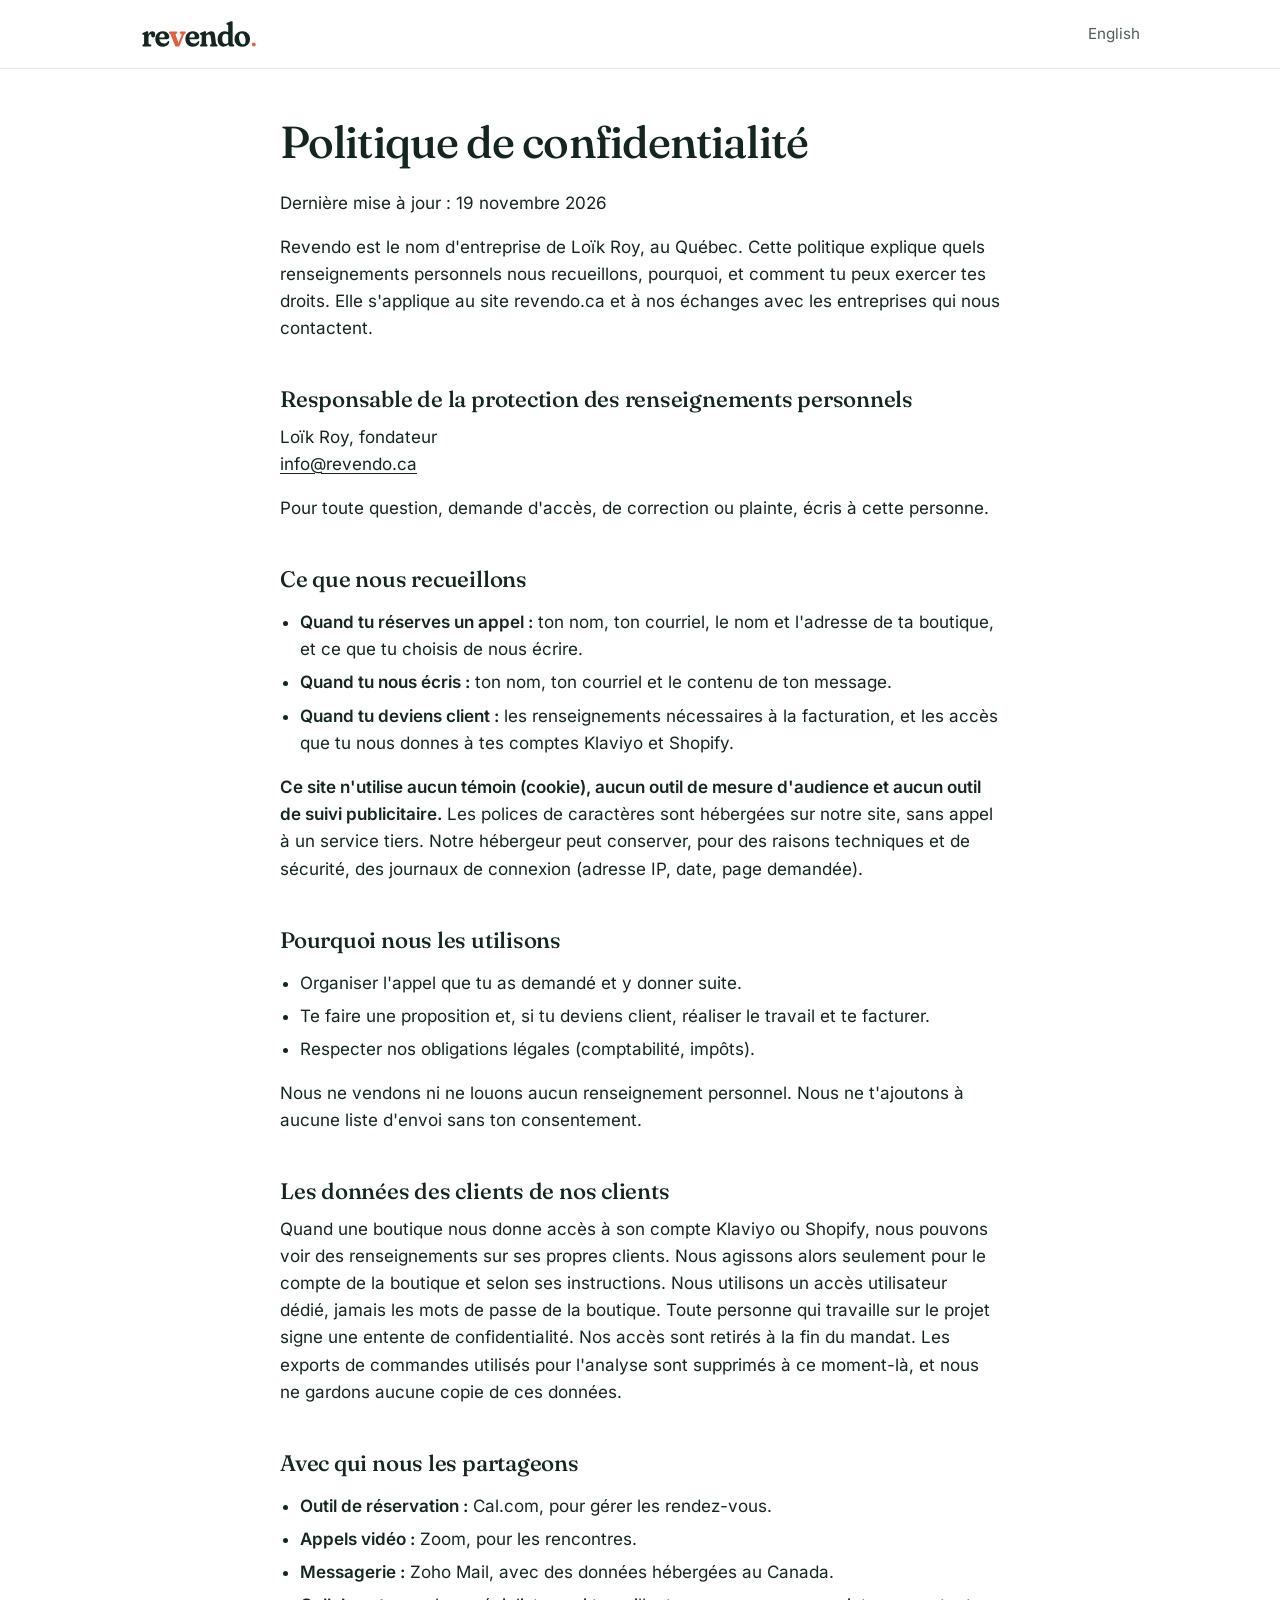
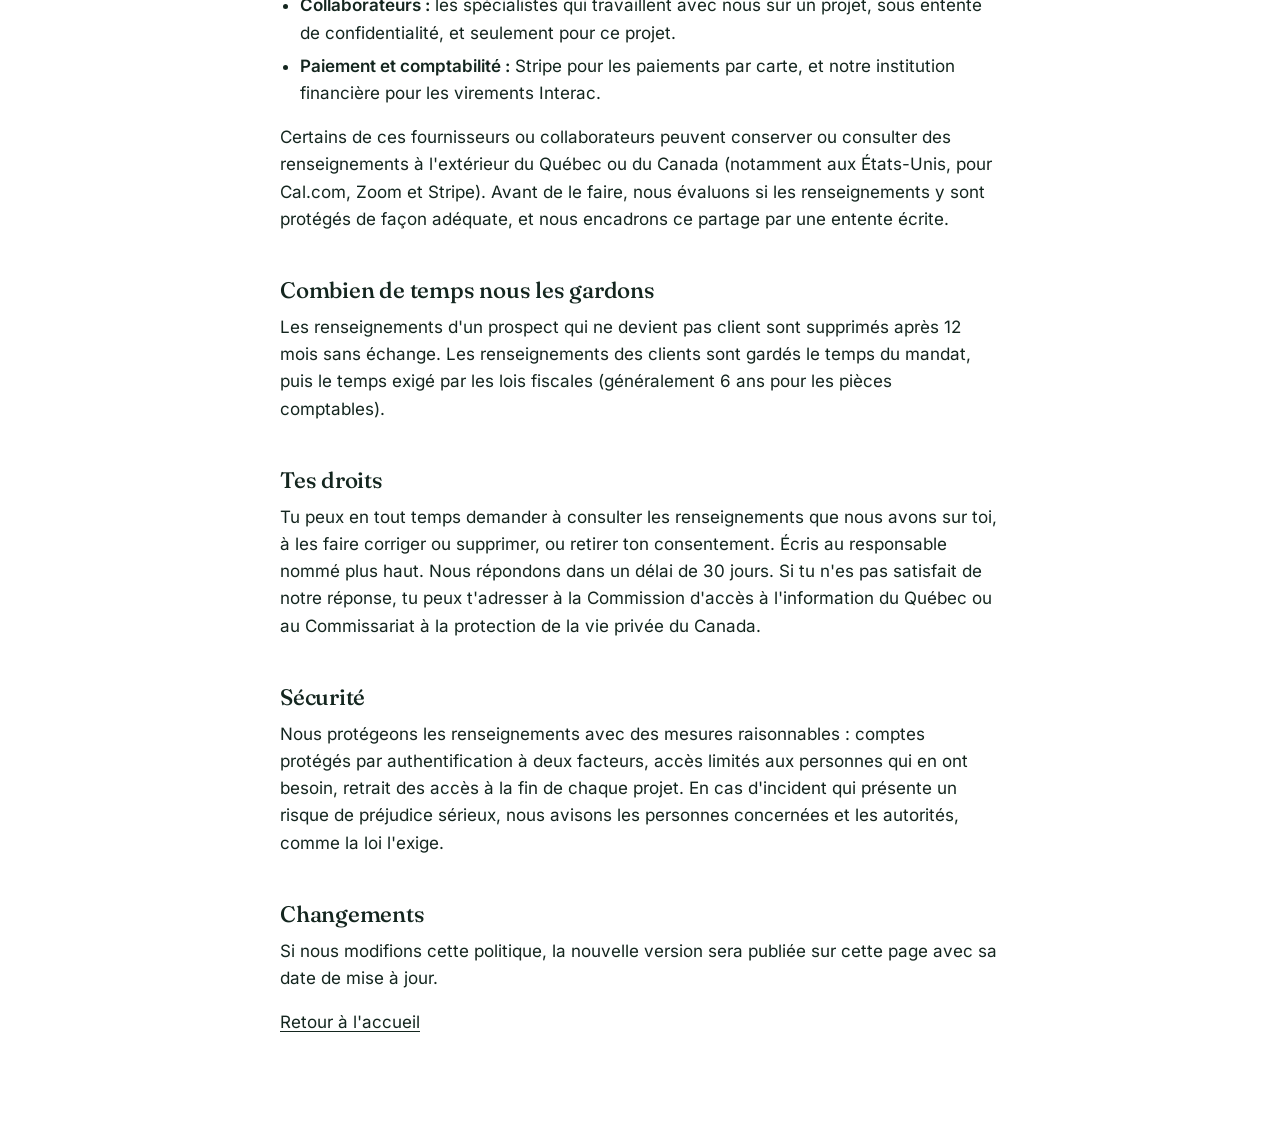
==== commit f2518b5e: "Palette blanc et vert : fond blanc, boutons vert forêt, accent vert Le logo ne change pas. Les coule" ====
--- a/confidentialite/index.html
+++ b/confidentialite/index.html
@@ -9,7 +9,7 @@
   <link rel="alternate" hreflang="en-CA" href="https://revendo.ca/en/privacy/">
   <link rel="icon" href="/assets/img/favicon.ico" sizes="any">
   <link rel="icon" href="/assets/img/favicon.svg" type="image/svg+xml">
-  <link rel="stylesheet" href="/assets/style.css?v=7">
+  <link rel="stylesheet" href="/assets/style.css?v=9">
 </head>
 <body>
 <header class="entete">
--- a/assets/style.css
+++ b/assets/style.css
@@ -398,3 +398,36 @@
 @media (max-width: 560px) {
   .phase { margin-left: 0; margin-right: 0; padding: 24px 20px 26px; }
 }
+
+/* Bandeau discret : propose l'autre langue selon le navigateur (aucune redirection) */
+.autre-langue { display: flex; justify-content: center; align-items: center; gap: 14px; background: var(--vert); color: var(--creme); font-size: .88rem; padding: 8px 44px; position: relative; }
+.autre-langue[hidden] { display: none; }
+.autre-langue a { color: var(--creme); font-weight: 600; text-decoration: none; }
+.autre-langue a:hover { text-decoration: underline; }
+.autre-langue button { position: absolute; right: 12px; top: 50%; transform: translateY(-50%); background: none; border: 0; color: var(--vert-doux); font-size: 1.2rem; line-height: 1; cursor: pointer; padding: 4px 8px; }
+.autre-langue button:hover { color: var(--creme); }
+
+/* Palette v2 « blanc et vert » (27 nov. 2026) : fond blanc, vert forêt pour les boutons,
+   vert moyen comme couleur d'accent. Le logo ne change pas. */
+:root {
+  --creme: #FFFFFF;
+  --papier: #F5F7F5;
+  --blanc: #FFFFFF;
+  --ligne: #E2E6E3;
+  --terra: #2F6B4F;
+  --terra-fonce: #24563F;
+  --terra-pale: #E7F0EA;
+  --vert-doux: #BFCBC4;
+}
+.bouton { background: var(--vert); box-shadow: 0 6px 16px -8px rgba(20,38,31,.55); }
+.bouton:hover { background: #2C4A3E; }
+.entete { background: rgba(255,255,255,.92); border-bottom-color: rgba(226,230,227,.9); }
+/* Sur fond vert foncé, le bouton passe en blanc pour rester visible */
+.forfait.reco .bouton, .final .bouton { background: #FFFFFF; color: var(--vert); box-shadow: none; }
+.forfait.reco .bouton:hover, .final .bouton:hover { background: var(--terra-pale); }
+.forfait.reco .reco-mot { background: var(--terra-pale); color: var(--vert); }
+.forfait.reco li, .forfait.reco .prix small { color: #C9D6CF; }
+#pourquoi .liste-2 > div, #why .liste-2 > div { border-top-color: rgba(255,255,255,.18); }
+.forfait.reco li { border-top-color: rgba(255,255,255,.15); }
+.avant { border-color: #C5CEC8; }
+.photo { background: #E9EDEA; }
